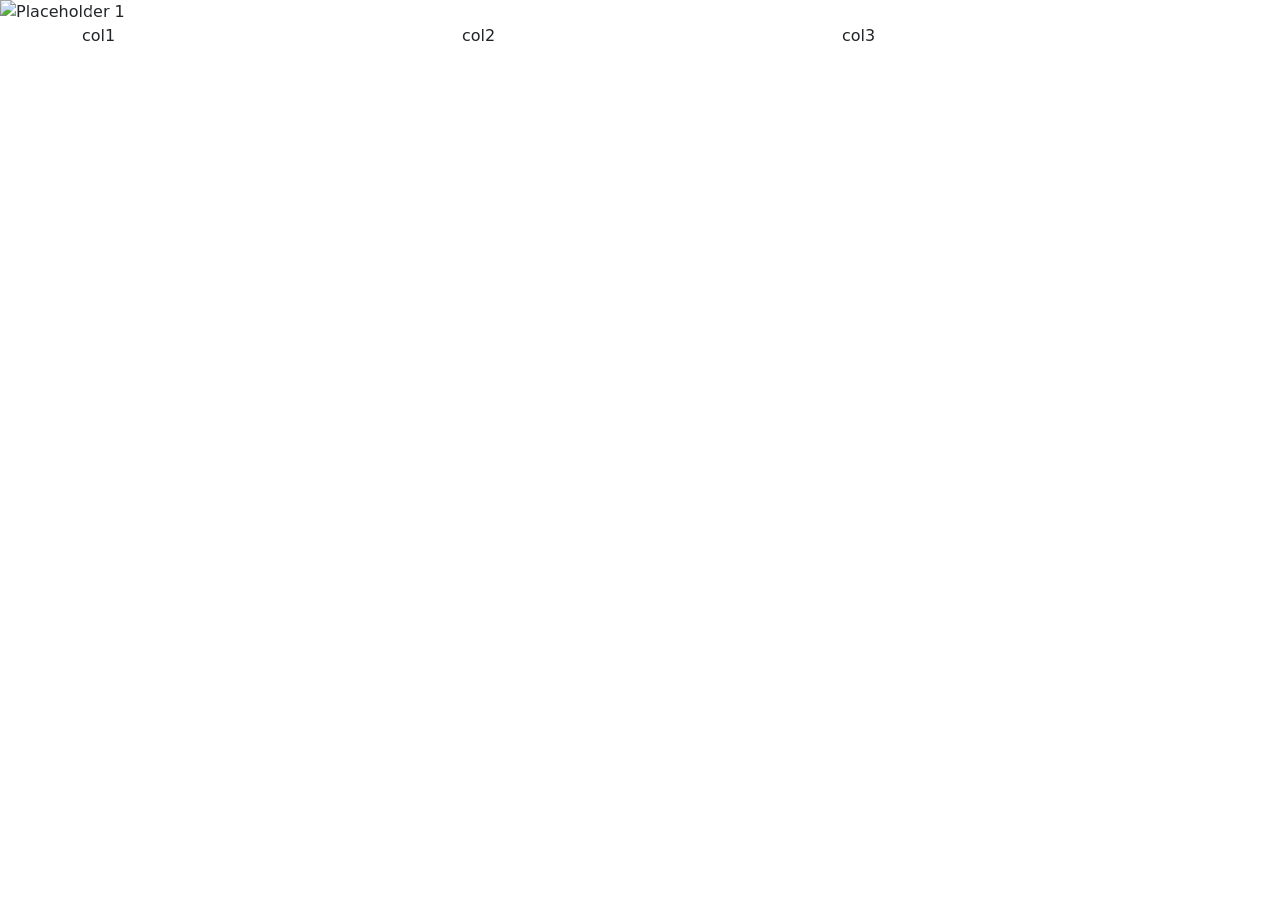
==== final-project/index.html @ 82b4d282 "final-project" ====
<!doctype html>
<html class="no-js" lang="">

<head>
  <meta charset="utf-8">
  <meta name="viewport" content="width=device-width, initial-scale=1">
  <title></title>
  <link rel="stylesheet" href="css/style.css">
  <meta name="description" content="">

  <meta property="og:title" content="">
  <meta property="og:type" content="">
  <meta property="og:url" content="">
  <meta property="og:image" content="">
  <meta property="og:image:alt" content="">

  <link rel="icon" href="/favicon.ico" sizes="any">
  <link rel="icon" href="/icon.svg" type="image/svg+xml">
  <link rel="apple-touch-icon" href="icon.png">
  <link href="https://cdn.jsdelivr.net/npm/bootstrap@5.3.8/dist/css/bootstrap.min.css" rel="stylesheet" integrity="sha384-sRIl4kxILFvY47J16cr9ZwB07vP4J8+LH7qKQnuqkuIAvNWLzeN8tE5YBujZqJLB" crossorigin="anonymous">

  <link rel="manifest" href="site.webmanifest">
  <meta name="theme-color" content="#fafafa">


</head>

<body>

  <div id="carouselExample" class="carousel slide">
    <div class="carousel-inner">
      <div class="carousel-item active">
        <img src="https://via.placeholder.com/1200x400" class="d-block w-100" alt="Placeholder 1">
      </div>
      <div class="carousel-item">
        <img src="https://via.placeholder.com/1200x400" class="d-block w-100" alt="Placeholder 2">
      </div>
      <div class="carousel-item">
        <img src="https://via.placeholder.co/1200x400" class="d-block w-100" alt="Placeholder 3">
      </div>
    </div>
    <button class="carousel-control-prev" type="button" data-bs-target="#carouselExample" data-bs-slide="prev">
      <span class="carousel-control-prev-icon" aria-hidden="true"></span>
      <span class="visually-hidden">Previous</span>
    </button>
    <button class="carousel-control-next" type="button" data-bs-target="#carouselExample" data-bs-slide="next">
      <span class="carousel-control-next-icon" aria-hidden="true"></span>
      <span class="visually-hidden">Next</span>
    </button>
  </div>

 <div class="container">
  <div class="row">
    <div class="col">col1</div>
    <div class="col">col2</div>
    <div class="col">col3</div>
  </div>
 </div>


  <script src="https://cdn.jsdelivr.net/npm/bootstrap@5.3.8/dist/js/bootstrap.bundle.min.js" integrity="sha384-FKyoEForCGlyvwx9Hj09JcYn3nv7wiPVlz7YYwJrWVcXK/BmnVDxM+D2scQbITxI" crossorigin="anonymous"></script>
  <script src="js/app.js"></script>

</body>

</html>
---- final-project/css/style.css ----
/*! HTML5 Boilerplate v9.0.1 | MIT License | https://html5boilerplate.com/ */

/* main.css 3.0.0 | MIT License | https://github.com/h5bp/main.css#readme */
/*
 * What follows is the result of much research on cross-browser styling.
 * Credit left inline and big thanks to Nicolas Gallagher, Jonathan Neal,
 * Kroc Camen, and the H5BP dev community and team.
 */

/* ==========================================================================
   Base styles: opinionated defaults
   ========================================================================== */

html {
  color: #222;
  font-size: 1em;
  line-height: 1.4;
}

/*
 * Remove text-shadow in selection highlight:
 * https://twitter.com/miketaylr/status/12228805301
 *
 * Customize the background color to match your design.
 */

::-moz-selection {
  background: #b3d4fc;
  text-shadow: none;
}

::selection {
  background: #b3d4fc;
  text-shadow: none;
}

/*
 * A better looking default horizontal rule
 */

hr {
  display: block;
  height: 1px;
  border: 0;
  border-top: 1px solid #ccc;
  margin: 1em 0;
  padding: 0;
}

/*
 * Remove the gap between audio, canvas, iframes,
 * images, videos and the bottom of their containers:
 * https://github.com/h5bp/html5-boilerplate/issues/440
 */

audio,
canvas,
iframe,
img,
svg,
video {
  vertical-align: middle;
}

/*
 * Remove default fieldset styles.
 */

fieldset {
  border: 0;
  margin: 0;
  padding: 0;
}

/*
 * Allow only vertical resizing of textareas.
 */

textarea {
  resize: vertical;
}

/* ==========================================================================
   Author's custom styles
   ========================================================================== */

/* ==========================================================================
   Helper classes
   ========================================================================== */

/*
 * Hide visually and from screen readers
 */

.hidden,
[hidden] {
  display: none !important;
}

/*
 * Hide only visually, but have it available for screen readers:
 * https://snook.ca/archives/html_and_css/hiding-content-for-accessibility
 *
 * 1. For long content, line feeds are not interpreted as spaces and small width
 *    causes content to wrap 1 word per line:
 *    https://medium.com/@jessebeach/beware-smushed-off-screen-accessible-text-5952a4c2cbfe
 */

.visually-hidden {
  border: 0;
  clip: rect(0, 0, 0, 0);
  height: 1px;
  margin: -1px;
  overflow: hidden;
  padding: 0;
  position: absolute;
  white-space: nowrap;
  width: 1px;
  /* 1 */
}

/*
 * Extends the .visually-hidden class to allow the element
 * to be focusable when navigated to via the keyboard:
 * https://www.drupal.org/node/897638
 */

.visually-hidden.focusable:active,
.visually-hidden.focusable:focus {
  clip: auto;
  height: auto;
  margin: 0;
  overflow: visible;
  position: static;
  white-space: inherit;
  width: auto;
}

/*
 * Hide visually and from screen readers, but maintain layout
 */

.invisible {
  visibility: hidden;
}

/*
 * Clearfix: contain floats
 *
 * The use of `table` rather than `block` is only necessary if using
 * `::before` to contain the top-margins of child elements.
 */

.clearfix::before,
.clearfix::after {
  content: "";
  display: table;
}

.clearfix::after {
  clear: both;
}

/* ==========================================================================
   EXAMPLE Media Queries for Responsive Design.
   These examples override the primary ('mobile first') styles.
   Modify as content requires.
   ========================================================================== */

@media only screen and (min-width: 35em) {
  /* Style adjustments for viewports that meet the condition */
}

@media print,
  (-webkit-min-device-pixel-ratio: 1.25),
  (min-resolution: 1.25dppx),
  (min-resolution: 120dpi) {
  /* Style adjustments for high resolution devices */
}

/* ==========================================================================
   Print styles.
   Inlined to avoid the additional HTTP request:
   https://www.phpied.com/delay-loading-your-print-css/
   ========================================================================== */

@media print {
  *,
  *::before,
  *::after {
    background: #fff !important;
    color: #000 !important;
    /* Black prints faster */
    box-shadow: none !important;
    text-shadow: none !important;
  }

  a,
  a:visited {
    text-decoration: underline;
  }

  a[href]::after {
    content: " (" attr(href) ")";
  }

  abbr[title]::after {
    content: " (" attr(title) ")";
  }

  /*
   * Don't show links that are fragment identifiers,
   * or use the `javascript:` pseudo protocol
   */
  a[href^="#"]::after,
  a[href^="javascript:"]::after {
    content: "";
  }

  pre {
    white-space: pre-wrap !important;
  }

  pre,
  blockquote {
    border: 1px solid #999;
    page-break-inside: avoid;
  }

  tr,
  img {
    page-break-inside: avoid;
  }

  p,
  h2,
  h3 {
    orphans: 3;
    widows: 3;
  }

  h2,
  h3 {
    page-break-after: avoid;
  }
}
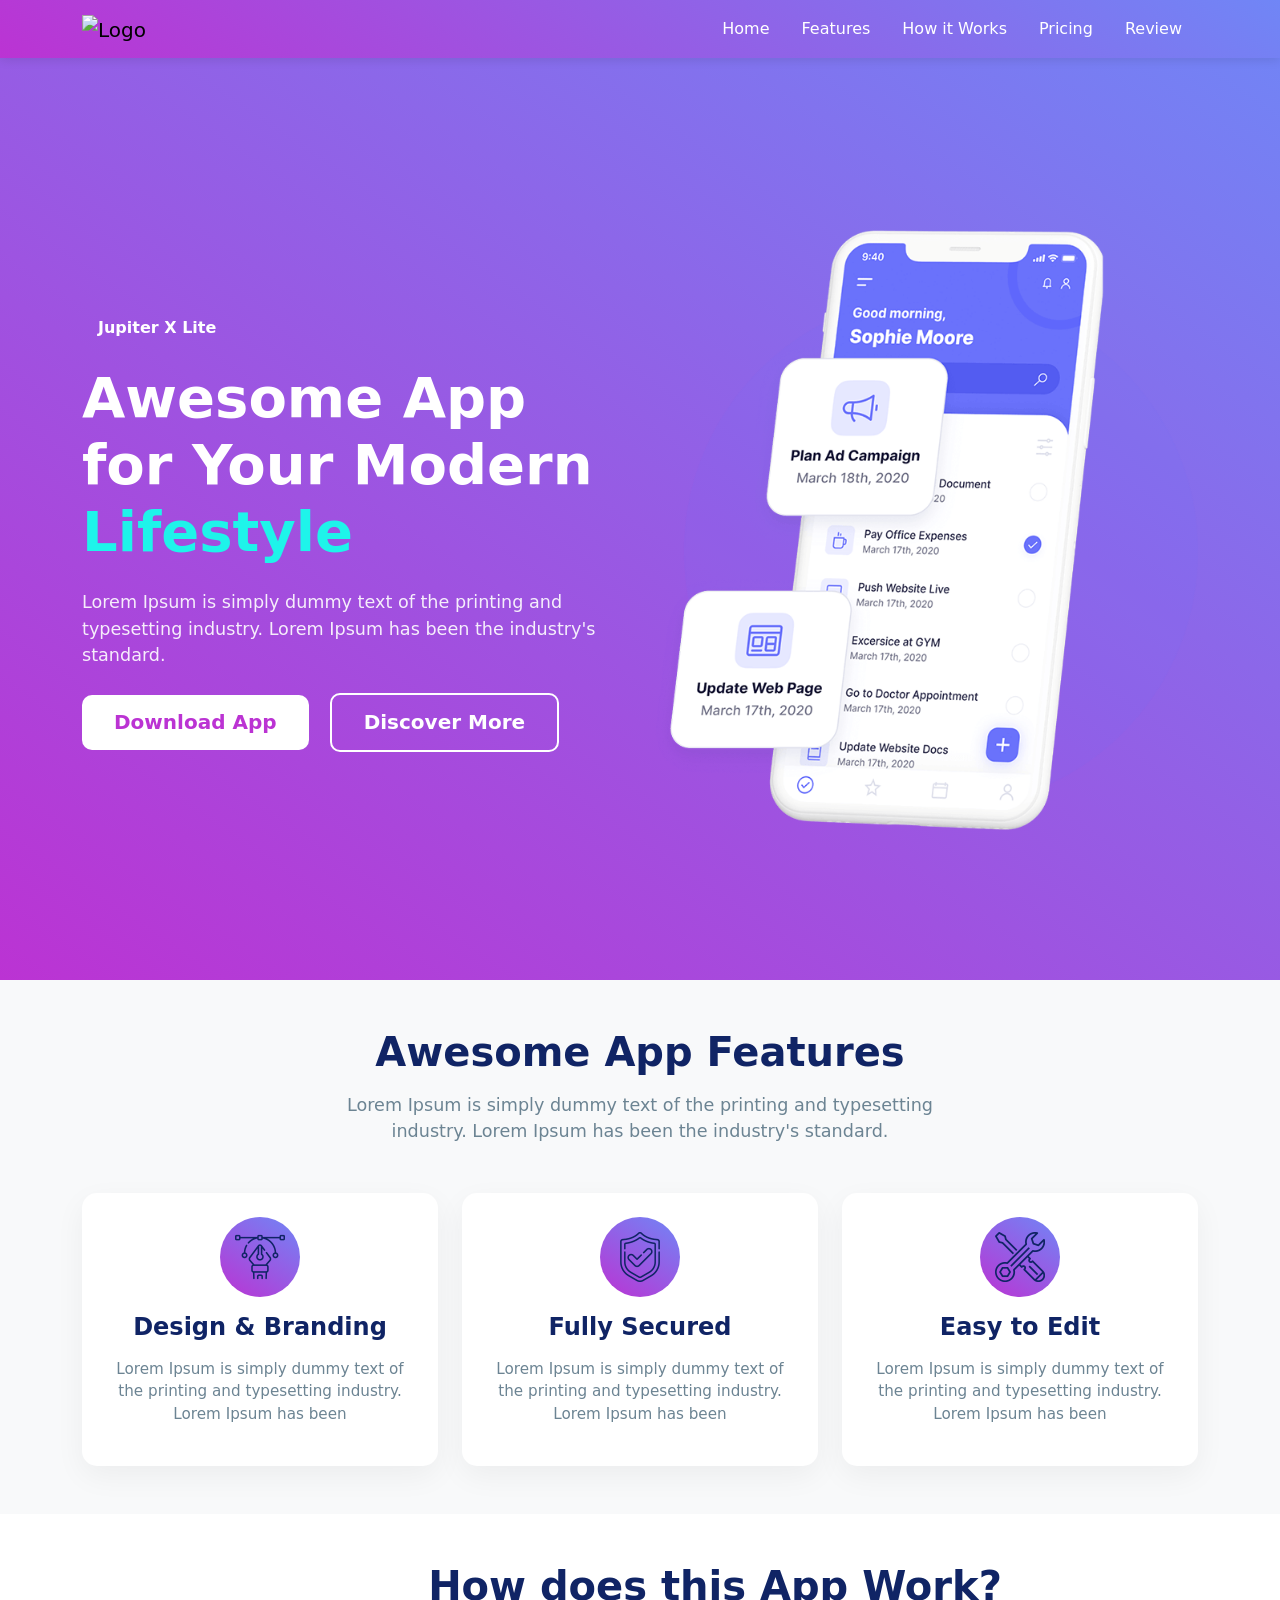
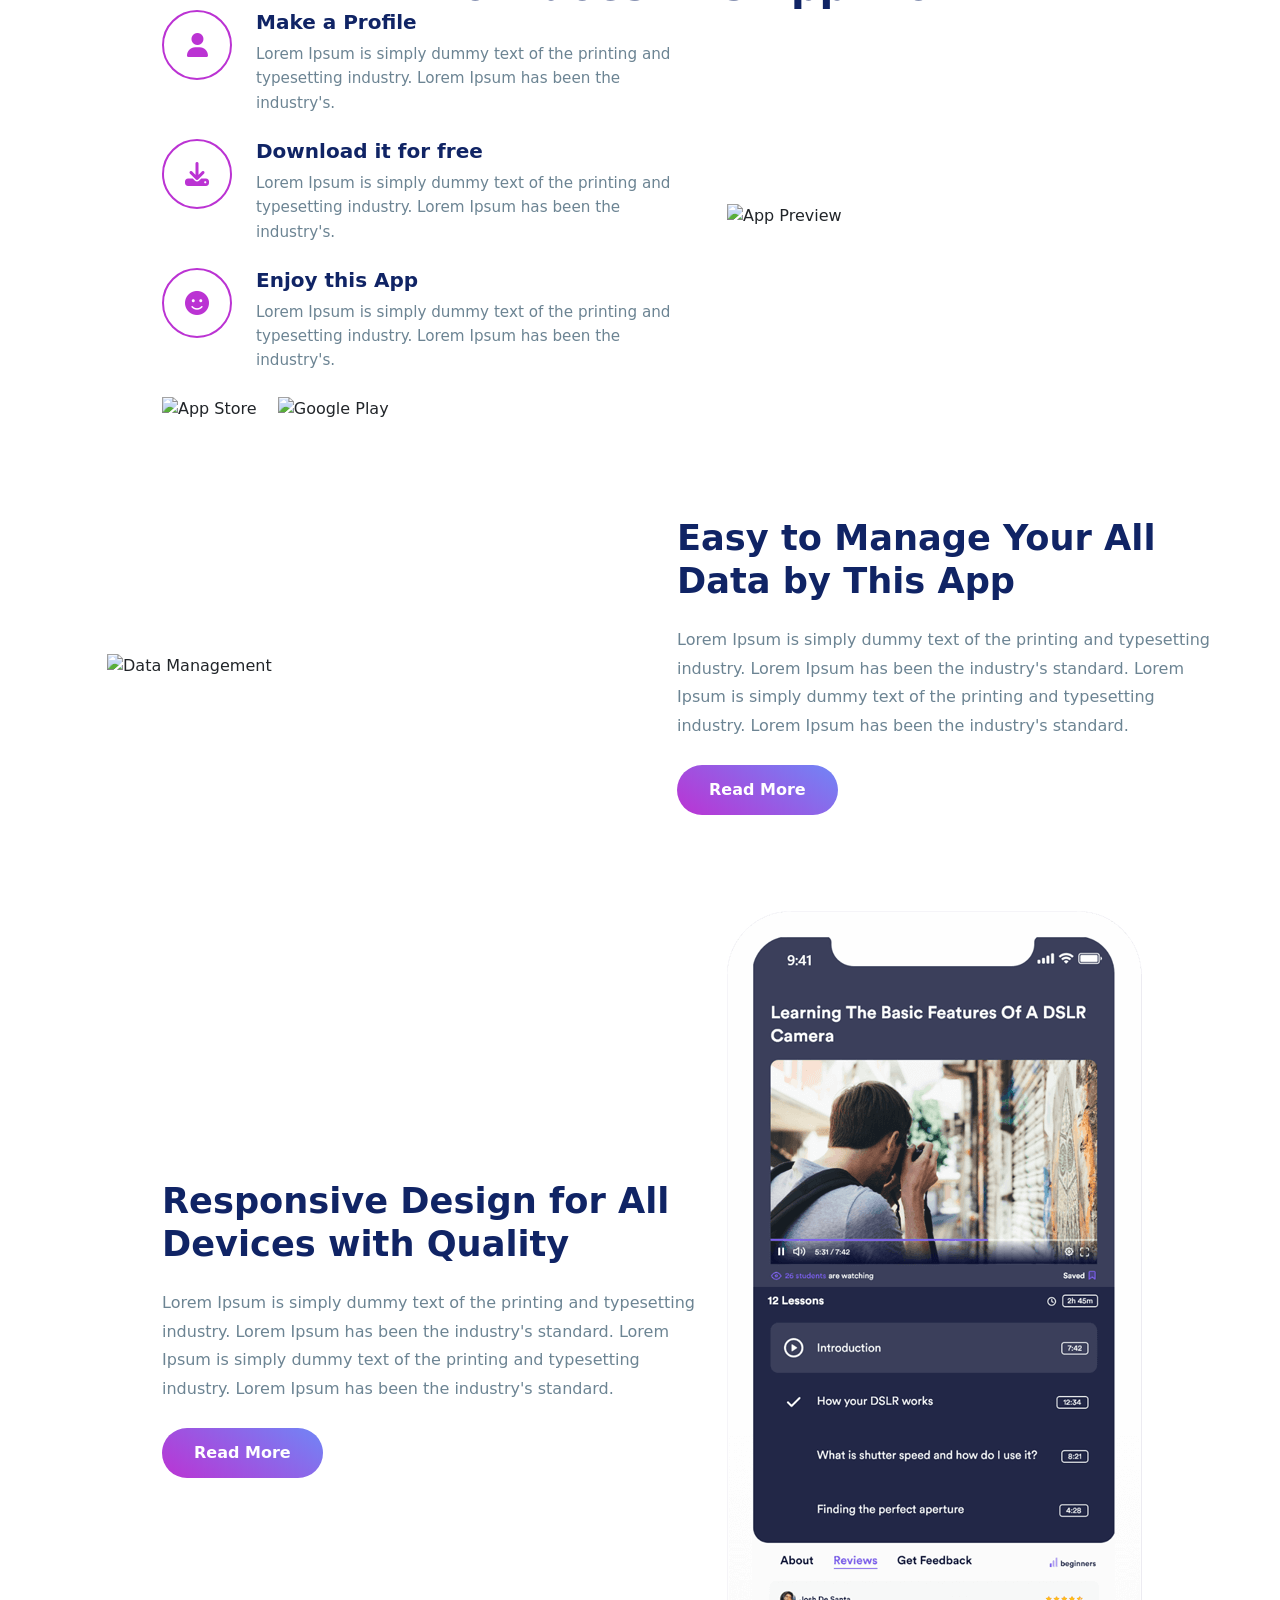
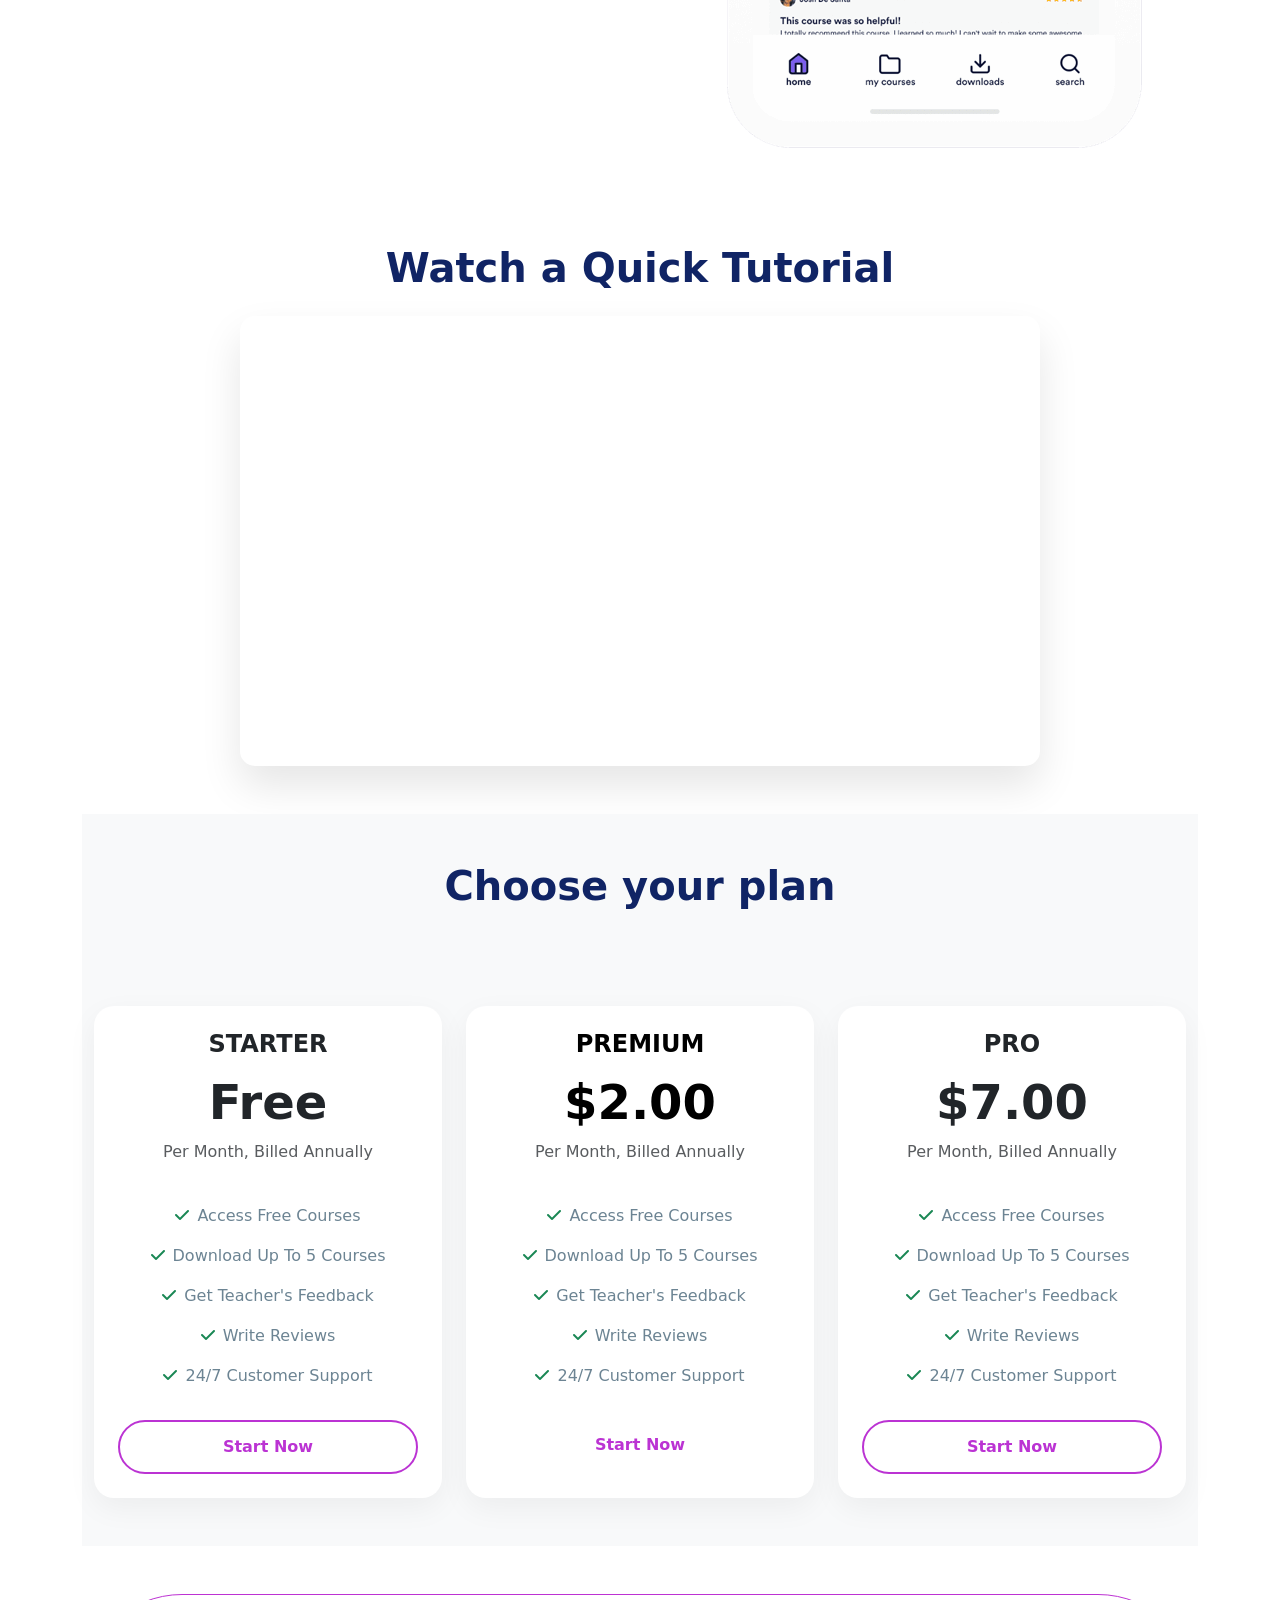
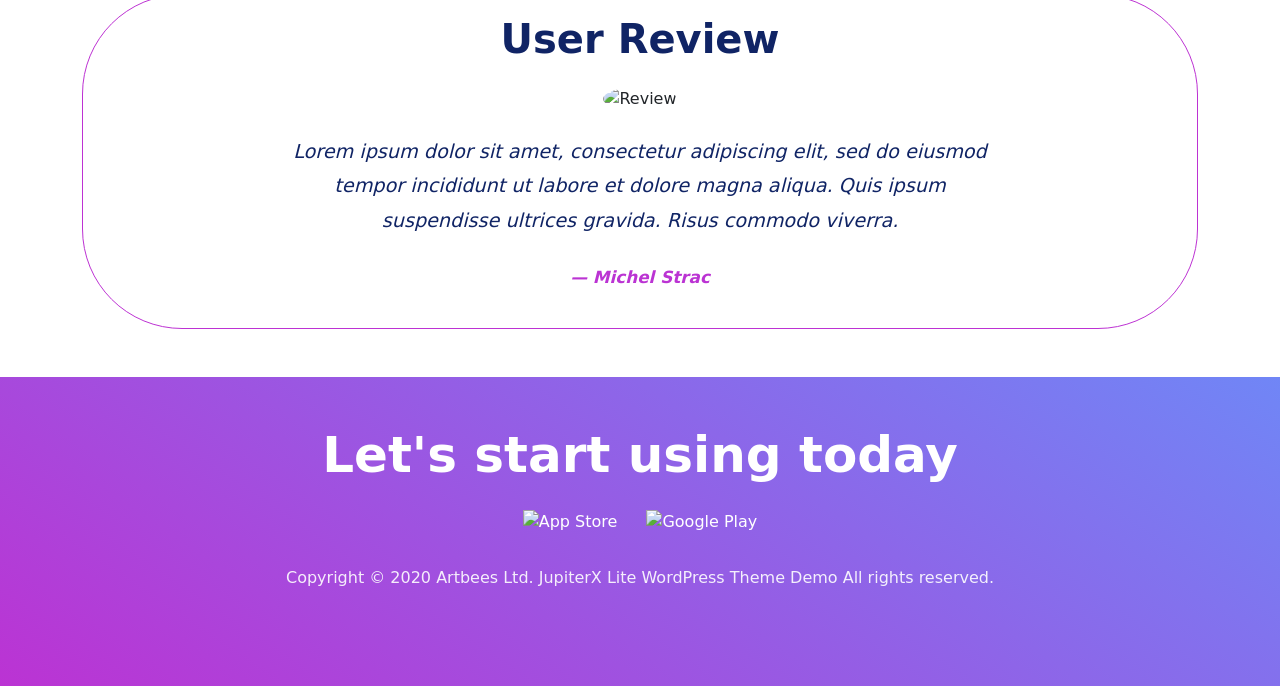
==== commit 334e3736: "final-project Co-authored-by: Copilot <copilot@github.com>" ====
--- a/final-project/index.html
+++ b/final-project/index.html
@@ -1,18 +1,17 @@
 <!doctype html>
-<html class="no-js" lang="">
-
+<html class="no-js" lang="en">
 <head>
   <meta charset="utf-8">
   <meta name="viewport" content="width=device-width, initial-scale=1">
-  <title></title>
+  <title>DMD 3470 Final Project</title>
   <link rel="stylesheet" href="css/style.css">
-  <meta name="description" content="">
-
-  <meta property="og:title" content="">
-  <meta property="og:type" content="">
-  <meta property="og:url" content="">
-  <meta property="og:image" content="">
-  <meta property="og:image:alt" content="">
+  <meta name="description" content="Awesome App for Your Modern Lifestyle">
+
+  <meta property="og:title" content="Jupiter X Lite">
+  <meta property="og:type" content="website">
+  <meta property="og:url" content="https://jupiterx.artbees.net/app-4">
+  <meta property="og:image" content="img/hero-img.png">
+  <meta property="og:image:alt" content="App Preview">
 
   <link rel="icon" href="/favicon.ico" sizes="any">
   <link rel="icon" href="/icon.svg" type="image/svg+xml">
@@ -22,45 +21,301 @@
   <link rel="manifest" href="site.webmanifest">
   <meta name="theme-color" content="#fafafa">
 
-
+  <!-- Fonts -->
+  <link rel="preconnect" href="https://fonts.googleapis.com">
+  <link rel="preconnect" href="https://fonts.gstatic.com" crossorigin>
+  <link href="https://fonts.googleapis.com/css2?family=Poppins:ital,wght@0,100;0,200;0,300;0,400;0,500;0,600;0,700;0,800;0,900;1,100;1,200;1,300;1,400;1,500;1,600;1,700;1,800;1,900&display=swap" rel="stylesheet">
+
+  <!-- Font Awesome -->
+  <link rel="stylesheet" href="https://cdnjs.cloudflare.com/ajax/libs/font-awesome/6.5.1/css/all.min.css">
 </head>
 
 <body>
 
-  <div id="carouselExample" class="carousel slide">
-    <div class="carousel-inner">
-      <div class="carousel-item active">
-        <img src="https://via.placeholder.com/1200x400" class="d-block w-100" alt="Placeholder 1">
-      </div>
-      <div class="carousel-item">
-        <img src="https://via.placeholder.com/1200x400" class="d-block w-100" alt="Placeholder 2">
-      </div>
-      <div class="carousel-item">
-        <img src="https://via.placeholder.co/1200x400" class="d-block w-100" alt="Placeholder 3">
-      </div>
-    </div>
-    <button class="carousel-control-prev" type="button" data-bs-target="#carouselExample" data-bs-slide="prev">
-      <span class="carousel-control-prev-icon" aria-hidden="true"></span>
-      <span class="visually-hidden">Previous</span>
-    </button>
-    <button class="carousel-control-next" type="button" data-bs-target="#carouselExample" data-bs-slide="next">
-      <span class="carousel-control-next-icon" aria-hidden="true"></span>
-      <span class="visually-hidden">Next</span>
-    </button>
+  <!-- Navigation -->
+   <div id="top">
+  <nav class="navbar navbar-expand-lg navbar-light bg-white fixed-top">
+    <div class="container">
+      <a class="navbar-brand" href="#">
+        <img src="https://devasw7xy5fu5.cloudfront.net/app-4/wp-content/uploads/sites/491/2020/12/logo.png" alt="Logo" height="40">
+      </a>
+      <button class="navbar-toggler" type="button" data-bs-toggle="collapse" data-bs-target="#navbarNav">
+        <span class="navbar-toggler-icon"></span>
+      </button>
+      <div class="collapse navbar-collapse" id="navbarNav">
+        <ul class="navbar-nav ms-auto">
+          <li class="nav-item"><a class="nav-link" href="#">Home</a></li>
+          <li class="nav-item"><a class="nav-link" href="#features">Features</a></li>
+          <li class="nav-item"><a class="nav-link" href="#how-it-works">How it Works</a></li>
+          <li class="nav-item"><a class="nav-link" href="#pricing">Pricing</a></li>
+          <li class="nav-item"><a class="nav-link" href="#review">Review</a></li>
+        </ul>
+      </div>
+    </div>
+  </nav>
+
+  <!-- Hero Section -->
+  <section id="hero" class="hero-section">
+    <div class="container">
+      <div class="row align-items-center min-vh-100">
+        <div class="col-lg-6 hero-content">
+          <span class="brand-tag">Jupiter X Lite</span>
+          <h1 class="display-3 fw-bold">Awesome App for Your Modern 
+            <span id="lifestyle">Lifestyle</span>
+          </h1>
+          <p class="lead mb-4">Lorem Ipsum is simply dummy text of the printing and typesetting industry. Lorem Ipsum has been the industry's standard.</p>
+          <div class="hero-buttons">
+            <a href="#" class="btn btn-primary btn-lg me-3">Download App</a>
+            <a href="#features" class="btn btn-outline-primary btn-lg">Discover More</a>
+          </div>
+        </div>
+        <div class="col-lg-6 text-center">
+          <img src="img/hero-img.png" alt="App Preview" class="img-fluid hero-image">
+        </div>
+      </div>
+    </div>
+  </section>
   </div>
 
- <div class="container">
-  <div class="row">
-    <div class="col">col1</div>
-    <div class="col">col2</div>
-    <div class="col">col3</div>
+  <!-- Features Section -->
+  <section id="features" class="features-section py-5">
+    <div class="container">
+      <div class="row text-center mb-5">
+        <div class="col-lg-8 mx-auto">
+          <h2 class="display-4 fw-bold">Awesome App Features</h2>
+          <p class="lead">Lorem Ipsum is simply dummy text of the printing and typesetting industry. Lorem Ipsum has been the industry's standard.</p>
+        </div>
+      </div>
+      <div class="row g-4">
+        <div class="col-md-4">
+          <div class="feature-card text-center p-4">
+            <div class="feature-icon mb-3">
+              <img src="img/features-icon-1.png" alt="Design & Branding" width="50" height="46">
+            </div>
+            <h4>Design & Branding</h4>
+            <p>Lorem Ipsum is simply dummy text of the printing and typesetting industry. Lorem Ipsum has been</p>
+          </div>
+        </div>
+        <div class="col-md-4">
+          <div class="feature-card text-center p-4">
+            <div class="feature-icon mb-3">
+              <img src="img/features-icon-2.png" alt="Fully Secured" width="40" height="50">
+            </div>
+            <h4>Fully Secured</h4>
+            <p>Lorem Ipsum is simply dummy text of the printing and typesetting industry. Lorem Ipsum has been</p>
+          </div>
+        </div>
+        <div class="col-md-4">
+          <div class="feature-card text-center p-4">
+            <div class="feature-icon mb-3">
+              <img src="img/features-icon-3.png" alt="Easy to Edit" width="50" height="50">
+            </div>
+            <h4>Easy to Edit</h4>
+            <p>Lorem Ipsum is simply dummy text of the printing and typesetting industry. Lorem Ipsum has been</p>
+          </div>
+        </div>
+      </div>
+    </div>
+  </section>
+
+  <!-- How It Works Section -->
+  <section id="how-it-works" class="how-it-works-section py-5">
+    <div class="container">
+      <div class="row">
+        <div class="col-lg-12 text-center mb-5">
+          <h2 class="display-4 fw-bold" id="how">How does this App Work?</h2>
+        </div>
+      </div>
+      <div class="row align-items-center">
+        <div class="col-lg-6">
+          <div class="icon-box-wrapper">
+            <div class="icon-box-item d-flex mb-4">
+              <div class="icon-box-icon">
+                <span class="icon-circle"><i class="fas fa-user"></i></span>
+              </div>
+              <div class="icon-box-content">
+                <h3 class="icon-box-title">Make a Profile</h3>
+                <p class="icon-box-description">Lorem Ipsum is simply dummy text of the printing and typesetting industry. Lorem Ipsum has been the industry's.</p>
+              </div>
+            </div>
+            <div class="icon-box-item d-flex mb-4">
+              <div class="icon-box-icon">
+                <span class="icon-circle"><i class="fas fa-download"></i></span>
+              </div>
+              <div class="icon-box-content">
+                <h3 class="icon-box-title">Download it for free</h3>
+                <p class="icon-box-description">Lorem Ipsum is simply dummy text of the printing and typesetting industry. Lorem Ipsum has been the industry's.</p>
+              </div>
+            </div>
+            <div class="icon-box-item d-flex mb-4">
+              <div class="icon-box-icon">
+                <span class="icon-circle"><i class="fas fa-smile"></i></span>
+              </div>
+              <div class="icon-box-content">
+                <h3 class="icon-box-title">Enjoy this App</h3>
+                <p class="icon-box-description">Lorem Ipsum is simply dummy text of the printing and typesetting industry. Lorem Ipsum has been the industry's.</p>
+              </div>
+            </div>
+          </div>
+          <div class="store-buttons mt-4">
+            <img src="https://devasw7xy5fu5.cloudfront.net/app-4/wp-content/uploads/sites/491/2020/12/app-store-img.png" alt="App Store" class="me-3" style="height: 50px;">
+            <img src="https://devasw7xy5fu5.cloudfront.net/app-4/wp-content/uploads/sites/491/2020/12/google-play-img.png" alt="Google Play" style="height: 50px;">
+          </div>
+        </div>
+        <div class="col-lg-6">
+          <img src="https://devasw7xy5fu5.cloudfront.net/app-4/wp-content/uploads/sites/491/2020/12/easy-to-manage-img-2.png" alt="App Preview" class="img-fluid">
+        </div>
+      </div>
+    </div>
+  </section>
+
+  <!-- Data Management Section -->
+  <section class="data-section py-5">
+    <div class="container">
+      <div class="row align-items-center">
+        <div class="col-lg-6">
+          <img src="https://devasw7xy5fu5.cloudfront.net/app-4/wp-content/uploads/sites/491/2020/12/easy-to-manage-img-2.png" alt="Data Management" class="img-fluid">
+        </div>
+        <div class="col-lg-6">
+          <h2 class="display-4 fw-bold mb-4">Easy to Manage Your All Data by This App</h2>
+          <p class="lead mb-4">Lorem Ipsum is simply dummy text of the printing and typesetting industry. Lorem Ipsum has been the industry's standard. Lorem Ipsum is simply dummy text of the printing and typesetting industry. Lorem Ipsum has been the industry's standard.</p>
+          <a href="#" class="btn btn-primary">Read More</a>
+        </div>
+      </div>
+    </div>
+  </section>
+
+  <!-- Responsive Design Section -->
+   <section class="data-section py-5" id="responsive-section">
+    <div class="container">
+      <div class="row align-items-center">
+        
+        <div class="col-lg-6">
+          <h2 class="display-4 fw-bold mb-4">Responsive Design for All Devices with Quality</h2>
+          <p class="lead mb-4">Lorem Ipsum is simply dummy text of the printing and typesetting industry. Lorem Ipsum has been the industry's standard. Lorem Ipsum is simply dummy text of the printing and typesetting industry. Lorem Ipsum has been the industry's standard.</p>
+          <a href="#" class="btn btn-primary">Read More</a>
+        </div>
+        <div class="col-lg-6">
+          <img src="img/responsive-design-img-2.png" class="img-fluid">
+        </div>
+      </div>
+    </div>
+  </section>
+
+  <!-- Video Tutorial Section --></div></div>
+						<div class="elementor-container elementor-column-gap-default">
+					<div class="elementor-column elementor-col-50 elementor-top-column elementor-element elementor-element-7540e81" data-id="7540e81" data-element_type="column" data-e-type="column">
+			<div class="elementor-widget-wrap elementor-element-populated">
+						<div class="elementor-element elementor-element-b5a23fc elementor-widget elementor-widget-heading is-mac" data-id="b5a23fc" data-element_type="widget" data-e-type="widget" data-widget_type="heading.default">
+				<div class="container">
+					
+
+  <!-- Video Tutorial Section -->
+  <section class="video-section py-5">
+    <div class="container text-center">
+      <h2 class="display-4 fw-bold mb-4">Watch a Quick Tutorial</h2>
+      <div class="video-wrapper mx-auto" style="max-width: 800px;">
+        <div class="ratio ratio-16x9">
+          <iframe src="https://www.youtube.com/embed/itYW-9td0RQ" title="YouTube video" allowfullscreen></iframe>
+        </div>
+      </div>
+    </div>
+  </section>
+
+  <!-- Pricing Section -->
+  <section id="pricing" class="pricing-section py-5">
+    <div class="container">
+      <div class="row text-center mb-5">
+        <div class="col-lg-8 mx-auto">
+          <h2 class="display-4 fw-bold">Choose your plan</h2>
+        </div>
+      </div>
+      <div class="row g-4">
+        <!-- Starter Plan -->
+        <div class="col-md-4">
+          <div class="pricing-card text-center p-4">
+            <h3>STARTER</h3>
+            <div class="price display-4 fw-bold">Free</div>
+            <p class="text-muted">Per Month, Billed Annually</p>
+            <ul class="list-unstyled mb-4">
+              <li><i class="fas fa-check text-success me-2"></i>Access Free Courses</li>
+              <li><i class="fas fa-check text-success me-2"></i>Download Up To 5 Courses</li>
+              <li><i class="fas fa-check text-success me-2"></i>Get Teacher's Feedback</li>
+              <li><i class="fas fa-check text-success me-2"></i>Write Reviews</li>
+              <li><i class="fas fa-check text-success me-2"></i>24/7 Customer Support</li>
+            </ul>
+            <a href="#" class="btn btn-outline-primary">Start Now</a>
+          </div>
+        </div>
+        <!-- Premium Plan -->
+        <div class="col-md-4">
+          <div class="pricing-card text-center p-4 featured" id="premium">
+            <h3>PREMIUM</h3>
+            <div class="price display-4 fw-bold">$2.00</div>
+            <p class="text-muted">Per Month, Billed Annually</p>
+            <ul class="list-unstyled mb-4">
+              <li><i class="fas fa-check text-success me-2"></i>Access Free Courses</li>
+              <li><i class="fas fa-check text-success me-2"></i>Download Up To 5 Courses</li>
+              <li><i class="fas fa-check text-success me-2"></i>Get Teacher's Feedback</li>
+              <li><i class="fas fa-check text-success me-2"></i>Write Reviews</li>
+              <li><i class="fas fa-check text-success me-2"></i>24/7 Customer Support</li>
+            </ul>
+            <a href="#" class="btn btn-primary">Start Now</a>
+          </div>
+        </div>
+        <!-- Pro Plan -->
+        <div class="col-md-4">
+          <div class="pricing-card text-center p-4">
+            <h3>PRO</h3>
+            <div class="price display-4 fw-bold">$7.00</div>
+            <p class="text-muted">Per Month, Billed Annually</p>
+            <ul class="list-unstyled mb-4">
+              <li><i class="fas fa-check text-success me-2"></i>Access Free Courses</li>
+              <li><i class="fas fa-check text-success me-2"></i>Download Up To 5 Courses</li>
+              <li><i class="fas fa-check text-success me-2"></i>Get Teacher's Feedback</li>
+              <li><i class="fas fa-check text-success me-2"></i>Write Reviews</li>
+              <li><i class="fas fa-check text-success me-2"></i>24/7 Customer Support</li>
+            </ul>
+            <a href="#" class="btn btn-outline-primary">Start Now</a>
+          </div>
+        </div>
+      </div>
+    </div>
+  </section>
+
+  <!-- Review Section -->
+  <section id="review" class="review-section py-5">
+    <div class="container-review">
+      <div class="row justify-content-center">
+        <div class="col-lg-8 text-center">
+          <h2 class="display-4 fw-bold mb-4">User Review</h2>
+          <img src="https://devasw7xy5fu5.cloudfront.net/app-4/wp-content/uploads/sites/491/2020/12/review-img.png" alt="Review" class="rounded-circle mb-4" width="94" height="94">
+          <blockquote class="blockquote">
+            <p class="mb-4">Lorem ipsum dolor sit amet, consectetur adipiscing elit, sed do eiusmod tempor incididunt ut labore et dolore magna aliqua. Quis ipsum suspendisse ultrices gravida. Risus commodo viverra.</p>
+            <footer class="blockquote-footer">Michel Strac</footer>
+          </blockquote>
+        </div>
+      </div>
+    </div>
+  </section>
+
+  <!-- Footer -->
+   <div id="the-footer">
+  <footer class="footer-section py-5">
+    <div class="container text-center">
+      <h2 class="display-4 fw-bold mb-4">Let's start using today</h2>
+      <div class="store-buttons mb-4">
+        <img src="https://devasw7xy5fu5.cloudfront.net/app-4/wp-content/uploads/sites/491/2020/12/app-store-img-footer.png" alt="App Store" class="me-3" style="height: 50px;">
+        <img src="https://devasw7xy5fu5.cloudfront.net/app-4/wp-content/uploads/sites/491/2020/12/google-play-img-footer.png" alt="Google Play" style="height: 50px;">
+      </div>
+      <p class="copyright" id="copyright">Copyright © 2020 Artbees Ltd. JupiterX Lite WordPress Theme Demo All rights reserved.</p>
+    </div>
+  </footer>
   </div>
- </div>
-
 
   <script src="https://cdn.jsdelivr.net/npm/bootstrap@5.3.8/dist/js/bootstrap.bundle.min.js" integrity="sha384-FKyoEForCGlyvwx9Hj09JcYn3nv7wiPVlz7YYwJrWVcXK/BmnVDxM+D2scQbITxI" crossorigin="anonymous"></script>
   <script src="js/app.js"></script>
-
 </body>
-
 </html>
+
+ 
--- a/final-project/css/style.css
+++ b/final-project/css/style.css
@@ -1,247 +1,616 @@
-/*! HTML5 Boilerplate v9.0.1 | MIT License | https://html5boilerplate.com/ */
-
-/* main.css 3.0.0 | MIT License | https://github.com/h5bp/main.css#readme */
-/*
- * What follows is the result of much research on cross-browser styling.
- * Credit left inline and big thanks to Nicolas Gallagher, Jonathan Neal,
- * Kroc Camen, and the H5BP dev community and team.
- */
-
 /* ==========================================================================
    Base styles: opinionated defaults
    ========================================================================== */
+
+* {
+  margin: 0;
+  padding: 0;
+  box-sizing: border-box;
+}
 
 html {
   color: #222;
-  font-size: 1em;
+  font-size: 16px;
   line-height: 1.4;
-}
-
-/*
- * Remove text-shadow in selection highlight:
- * https://twitter.com/miketaylr/status/12228805301
- *
- * Customize the background color to match your design.
- */
-
-::-moz-selection {
-  background: #b3d4fc;
-  text-shadow: none;
-}
-
-::selection {
-  background: #b3d4fc;
-  text-shadow: none;
-}
-
-/*
- * A better looking default horizontal rule
- */
-
-hr {
-  display: block;
-  height: 1px;
-  border: 0;
-  border-top: 1px solid #ccc;
-  margin: 1em 0;
+  scroll-behavior: smooth;
+}
+
+body {
+  font-family: 'Poppins', sans-serif;
+  font-weight: 400;
+  overflow-x: hidden;
+}
+
+/* ==========================================================================
+   Color Variables
+   ========================================================================== */
+
+:root {
+  --primary-color: #BB33D3;
+  --secondary-color: #7086F6;
+  --gradient-start: #BB33D3;
+  --gradient-end: #7086F6;
+  --text-dark: #102465;
+  --text-light: #6C8493;
+  --white: #ffffff;
+  --bg-light: #f8f9fa;
+}
+
+/* ==========================================================================
+   Navigation
+   ========================================================================== */
+
+.navbar {
+  padding: 1rem 0;
+  box-shadow: 0 2px 10px rgba(0, 0, 0, 0.1);
+  background: linear-gradient(34deg, var(--gradient-start) 0%, var(--gradient-end) 100%) !important;
+}
+
+.navbar-brand img {
+  height: 40px;
+}
+
+.navbar-toggler {
+  filter: invert(1);
+}
+
+.navbar-nav .nav-link {
+  color: var(--white) !important;
+  font-weight: 500;
+  padding: 0.5rem 1rem !important;
+  transition: color 0.3s ease;
+}
+
+.navbar-nav .nav-link:hover,
+.navbar-nav .nav-link.active {
+  color: var(--primary-color) !important;
+}
+
+/* ==========================================================================
+   Hero Section
+   ========================================================================== */
+
+.hero-section {
+  background: linear-gradient(34deg, var(--gradient-start) 0%, var(--gradient-end) 100%);
+  min-height: 100vh;
+  padding-top: 80px;
+  display: flex;
+  align-items: center;
+}
+
+.hero-content {
+  color: var(--white);
+}
+
+.brand-tag {
+  display: inline-block;
+  padding: 0.5rem 1rem;
+  border-radius: 20px;
+  font-size: 16px;
+  font-weight: 600;
+  margin-bottom: 1rem;
+}
+
+.hero-content h1 {
+  font-size: 3.5rem;
+  font-weight: 700;
+  line-height: 1.2;
+  margin-bottom: 1.5rem;
+}
+
+.hero-content p {
+  font-size: 1.1rem;
+  opacity: 0.9;
+  margin-bottom: 2rem;
+}
+
+.hero-buttons .btn {
+  padding: 0.8rem 2rem;
+  border-radius: 10px;
+  font-weight: 600;
+  transition: all 0.3s ease;
+}
+
+.hero-buttons .btn-primary {
+  background: var(--white);
+  color: var(--primary-color);
+  border: none;
+}
+
+.hero-buttons .btn-primary:hover {
+  background: var(--text-dark);
+  color: var(--white);
+  transform: translateY(-2px);
+}
+
+.hero-buttons .btn-outline-primary {
+  background: transparent;
+  border: 2px solid var(--white);
+  color: var(--white);
+}
+
+.hero-buttons .btn-outline-primary:hover {
+  background: var(--white);
+  color: var(--primary-color);
+}
+
+.hero-image {
+  max-width: 100%;
+  height: auto;
+  animation: float 6s ease-in-out infinite;
+}
+
+@keyframes float {
+  0%, 100% { transform: translateY(0); }
+  50% { transform: translateY(-20px); }
+}
+
+#lifestyle{
+  color: #1ef4ea;
+}
+
+/* ==========================================================================
+   Features Section
+   ========================================================================== */
+
+.features-section {
+  background: var(--bg-light);
+  padding: 5rem 0;
+}
+
+.features-section h2 {
+  color: var(--text-dark);
+  font-size: 2.5rem;
+  font-weight: 700;
+  margin-bottom: 1rem;
+}
+
+.features-section > .container > .row:first-child p {
+  color: var(--text-light);
+  font-size: 1.1rem;
+  max-width: 600px;
+  margin: 0 auto;
+}
+
+.feature-card {
+  background: var(--white);
+  border-radius: 15px;
+  padding: 2rem;
+  box-shadow: 0 10px 30px rgba(0, 0, 0, 0.05);
+  transition: all 0.3s ease;
+  height: 100%;
+}
+
+.feature-card:hover {
+  transform: translateY(-10px);
+  box-shadow: 0 20px 40px rgba(0, 0, 0, 0.1);
+}
+
+.feature-icon {
+  width: 80px;
+  height: 80px;
+  background: linear-gradient(34deg, var(--gradient-start) 0%, var(--gradient-end) 100%);
+  border-radius: 50%;
+  display: flex;
+  align-items: center;
+  justify-content: center;
+  margin: 0 auto 1.5rem;
+}
+
+.feature-card h4 {
+  color: var(--text-dark);
+  font-weight: 600;
+  margin-bottom: 1rem;
+}
+
+.feature-card p {
+  color: var(--text-light);
+  font-size: 0.95rem;
+}
+
+/* ==========================================================================
+   How It Works Section
+   ========================================================================== */
+
+.how-it-works-section {
+  padding: 5rem 0;
+  background: var(--white);
+  margin-left: 150px;
+}
+
+.how-it-works-section h2 {
+  color: var(--text-dark);
+  font-size: 2.5rem;
+  font-weight: 700;
+  margin-bottom: 3rem;
+  text-align: center;
+  margin: auto;
+}
+
+#how {
+  margin-bottom: -80px;
+}
+
+.icon-box-wrapper {
+  padding-right: 2rem;
+}
+
+.icon-box-item {
+  display: flex;
+  align-items: flex-start;
+  margin-bottom: 2rem;
+}
+
+.icon-box-icon {
+  flex-shrink: 0;
+  margin-right: 1.5rem;
+}
+
+.icon-circle {
+  width: 70px;
+  height: 70px;
+  border: 2px solid var(--primary-color);
+  border-radius: 50%;
+  display: flex;
+  align-items: center;
+  justify-content: center;
+  transition: all 0.3s ease;
+}
+
+.icon-circle i {
+  font-size: 1.5rem;
+  color: var(--primary-color);
+}
+
+.icon-box-item:hover .icon-circle {
+  background: linear-gradient(34deg, var(--gradient-start) 0%, var(--gradient-end) 100%);
+  border-color: transparent;
+}
+
+.icon-box-item:hover .icon-circle i {
+  color: var(--white);
+}
+
+.icon-box-content {
+  flex: 1;
+}
+
+.icon-box-title {
+  color: var(--text-dark);
+  font-weight: 600;
+  font-size: 1.25rem;
+  margin-bottom: 0.5rem;
+}
+
+.icon-box-description {
+  color: var(--text-light);
+  font-size: 0.95rem;
+  line-height: 1.6;
+  margin: 0;
+}
+
+/* ==========================================================================
+   Data & Responsive Sections
+   ========================================================================== */
+
+.data-section,
+.responsive-section {
+  padding: 5rem 0;
+  display: flex;
+  flex-direction: column;
+  align-items: center;
+  margin-left: 50px;
+}
+
+#responsive-section{
+  margin-left: 150px;
+}
+
+.data-section h2,
+.responsive-section h2 {
+  color: var(--text-dark);
+  font-size: 2.2rem;
+  font-weight: 700;
+  margin-bottom: 1.5rem;
+}
+
+.data-section p,
+.responsive-section p {
+  color: var(--text-light);
+  font-size: 1rem;
+  line-height: 1.8;
+  margin-bottom: 2rem;
+}
+
+.data-section .btn,
+.responsive-section .btn {
+  background: linear-gradient(34deg, var(--gradient-start) 0%, var(--gradient-end) 100%);
+  color: var(--white);
+  padding: 0.8rem 2rem;
+  border-radius: 30px;
+  border: none;
+  font-weight: 600;
+  transition: all 0.3s ease;
+}
+
+.data-section .btn:hover,
+.responsive-section .btn:hover {
+  transform: translateY(-2px);
+  box-shadow: 0 10px 20px rgba(187, 51, 211, 0.3);
+}
+
+/* ==========================================================================
+   Video Section
+   ========================================================================== */
+
+.video-section {
+  padding: 5rem 0;
+  background: var(--white);
+}
+
+.video-section h2 {
+  color: var(--text-dark);
+  font-size: 2.5rem;
+  font-weight: 700;
+  margin-bottom: 3rem;
+}
+
+.video-wrapper {
+  border-radius: 15px;
+  overflow: hidden;
+  box-shadow: 0 20px 40px rgba(0, 0, 0, 0.1);
+}
+
+/* ==========================================================================
+   Pricing Section
+   ========================================================================== */
+
+.pricing-section {
+  padding: 5rem 0;
+  background: var(--bg-light);
+}
+
+.pricing-section h2 {
+  color: var(--text-dark);
+  font-size: 2.5rem;
+  font-weight: 700;
+  margin-bottom: 3rem;
+}
+
+.pricing-card {
+  background: var(--white);
+  border-radius: 20px;
+  padding: 2.5rem;
+  box-shadow: 0 10px 30px rgba(0, 0, 0, 0.05);
+  transition: all 0.3s ease;
+  height: 100%;
+}
+
+.pricing-card:hover {
+  transform: translateY(-10px);
+  box-shadow: 0 20px 40px rgba(0, 0, 0, 0.1);
+}
+
+.pricing-card.featured {
+  background: linear-gradient(34deg, var(--gradient-start) 0%, var(--gradient-end) 100%);
+  color: var(--white);
+}
+
+.pricing-card h3 {
+  font-size: 1.5rem;
+  font-weight: 700;
+  margin-bottom: 1rem;
+}
+
+.pricing-card .price {
+  font-size: 3rem;
+  font-weight: 700;
+  margin-bottom: 0.5rem;
+}
+
+
+.pricing-card ul {
+  margin: 2rem 0;
   padding: 0;
-}
-
-/*
- * Remove the gap between audio, canvas, iframes,
- * images, videos and the bottom of their containers:
- * https://github.com/h5bp/html5-boilerplate/issues/440
- */
-
-audio,
-canvas,
-iframe,
-img,
-svg,
-video {
-  vertical-align: middle;
-}
-
-/*
- * Remove default fieldset styles.
- */
-
-fieldset {
-  border: 0;
+  list-style: none;
+}
+
+.pricing-card li {
+  padding: 0.5rem 0;
+  color: var(--text-light);
+}
+
+
+.pricing-card .btn {
+  padding: 0.8rem 2rem;
+  border-radius: 30px;
+  font-weight: 600;
+  width: 100%;
+}
+
+.pricing-card:not(.featured) .btn {
+  background: transparent;
+  border: 2px solid var(--primary-color);
+  color: var(--primary-color);
+}
+
+.pricing-card:not(.featured) .btn:hover {
+  background: var(--primary-color);
+  color: var(--white);
+}
+
+.pricing-card.featured .btn {
+  background: var(--white);
+  color: var(--primary-color);
+  border: none;
+}
+
+.pricing-card.featured .btn:hover {
+  background: var(--text-dark);
+  color: var(--white);
+}
+
+#premium{
+  background: white;
+}
+#premium h3 {
+  color: black;
+}
+#premium .price {
+  color: black;
+}
+/* ==================
+========================================================
+   Review Section
+   ========================================================================== */
+
+.review-section {
+  padding: 5rem 0;
+  background: var(--white);
+}
+
+.review-section h2 {
+  color: var(--text-dark);
+  font-size: 2.5rem;
+  font-weight: 700;
+  margin-bottom: 3rem;
+}
+
+.review-section img {
+  object-fit: cover;
+}
+
+.review-section blockquote {
+  font-size: 1.2rem;
+  color: var(--text-dark);
+  font-style: italic;
+  line-height: 1.8;
+}
+
+.review-section .blockquote-footer {
+  color: var(--primary-color);
+  font-weight: 600;
+  margin-top: 1rem;
+}
+
+.container-review{
+  border: 1px solid #BD32D3;
+  border-radius: 100px;
+  padding: 20px 20px;
+}
+
+/* ==========================================================================
+   Footer
+   ========================================================================== */
+
+#the-footer {
+  background: linear-gradient(34deg, var(--gradient-start) 0%, var(--gradient-end) 100%);
+  color: var(--white);
+  padding: 5rem 0 2rem;
+  width: 100vw;
+  margin: 0;
+  position: relative;
+  left: 50%;
+  right: 50%;
+  margin-left: -50vw;
+  margin-right: -50vw;
+}
+
+.footer-section {
+  width: 100%;
   margin: 0;
   padding: 0;
 }
 
-/*
- * Allow only vertical resizing of textareas.
- */
-
-textarea {
-  resize: vertical;
-}
-
-/* ==========================================================================
-   Author's custom styles
-   ========================================================================== */
-
-/* ==========================================================================
-   Helper classes
-   ========================================================================== */
-
-/*
- * Hide visually and from screen readers
- */
-
-.hidden,
-[hidden] {
-  display: none !important;
-}
-
-/*
- * Hide only visually, but have it available for screen readers:
- * https://snook.ca/archives/html_and_css/hiding-content-for-accessibility
- *
- * 1. For long content, line feeds are not interpreted as spaces and small width
- *    causes content to wrap 1 word per line:
- *    https://medium.com/@jessebeach/beware-smushed-off-screen-accessible-text-5952a4c2cbfe
- */
-
-.visually-hidden {
-  border: 0;
-  clip: rect(0, 0, 0, 0);
-  height: 1px;
-  margin: -1px;
-  overflow: hidden;
-  padding: 0;
-  position: absolute;
-  white-space: nowrap;
-  width: 1px;
-  /* 1 */
-}
-
-/*
- * Extends the .visually-hidden class to allow the element
- * to be focusable when navigated to via the keyboard:
- * https://www.drupal.org/node/897638
- */
-
-.visually-hidden.focusable:active,
-.visually-hidden.focusable:focus {
-  clip: auto;
-  height: auto;
-  margin: 0;
-  overflow: visible;
-  position: static;
-  white-space: inherit;
-  width: auto;
-}
-
-/*
- * Hide visually and from screen readers, but maintain layout
- */
-
-.invisible {
-  visibility: hidden;
-}
-
-/*
- * Clearfix: contain floats
- *
- * The use of `table` rather than `block` is only necessary if using
- * `::before` to contain the top-margins of child elements.
- */
-
-.clearfix::before,
-.clearfix::after {
-  content: "";
-  display: table;
-}
-
-.clearfix::after {
-  clear: both;
-}
-
-/* ==========================================================================
-   EXAMPLE Media Queries for Responsive Design.
-   These examples override the primary ('mobile first') styles.
-   Modify as content requires.
-   ========================================================================== */
-
-@media only screen and (min-width: 35em) {
-  /* Style adjustments for viewports that meet the condition */
-}
-
-@media print,
-  (-webkit-min-device-pixel-ratio: 1.25),
-  (min-resolution: 1.25dppx),
-  (min-resolution: 120dpi) {
-  /* Style adjustments for high resolution devices */
-}
-
-/* ==========================================================================
-   Print styles.
-   Inlined to avoid the additional HTTP request:
-   https://www.phpied.com/delay-loading-your-print-css/
-   ========================================================================== */
-
-@media print {
-  *,
-  *::before,
-  *::after {
-    background: #fff !important;
-    color: #000 !important;
-    /* Black prints faster */
-    box-shadow: none !important;
-    text-shadow: none !important;
-  }
-
-  a,
-  a:visited {
-    text-decoration: underline;
-  }
-
-  a[href]::after {
-    content: " (" attr(href) ")";
-  }
-
-  abbr[title]::after {
-    content: " (" attr(title) ")";
-  }
-
-  /*
-   * Don't show links that are fragment identifiers,
-   * or use the `javascript:` pseudo protocol
-   */
-  a[href^="#"]::after,
-  a[href^="javascript:"]::after {
-    content: "";
-  }
-
-  pre {
-    white-space: pre-wrap !important;
-  }
-
-  pre,
-  blockquote {
-    border: 1px solid #999;
-    page-break-inside: avoid;
-  }
-
-  tr,
-  img {
-    page-break-inside: avoid;
-  }
-
-  p,
-  h2,
-  h3 {
-    orphans: 3;
-    widows: 3;
-  }
-
-  h2,
-  h3 {
-    page-break-after: avoid;
-  }
-}
-
+.footer-section h2 {
+  color: var(--white);
+  font-size: 50px;;
+  font-weight: 700;
+  margin-bottom: 2rem;
+  margin-top: -80px;
+}
+
+.footer-section .store-buttons img {
+  height: 50px;
+  margin: 0 0.5rem;
+  transition: transform 0.3s ease;
+}
+
+.footer-section .store-buttons img:hover {
+  transform: scale(1.1);
+}
+
+.footer-section p {
+  opacity: 0.9;
+  margin-top: 2rem;
+}
+
+.footer-section .additional-links a {
+  color: var(--white);
+  text-decoration: none;
+  margin: 0 0.5rem;
+  transition: opacity 0.3s ease;
+}
+
+.footer-section .additional-links a:hover {
+  opacity: 0.7;
+  text-decoration: underline;
+}
+
+#copyright {
+  color: white;
+}
+
+/* ==========================================================================
+   Responsive Styles
+   ========================================================================== */
+
+@media (max-width: 991px) {
+  .hero-content h1 {
+    font-size: 2.5rem;
+  }
+  
+  .hero-section {
+    padding-top: 100px;
+    text-align: center;
+  }
+  
+  .hero-buttons {
+    justify-content: center;
+    display: flex;
+    flex-wrap: wrap;
+  }
+  
+  .store-buttons {
+    justify-content: center;
+    display: flex;
+  }
+  
+  .features-section h2,
+  .how-it-works-section h2,
+  .pricing-section h2,
+  .review-section h2,
+  .footer-section h2 {
+    font-size: 2rem;
+  }
+  
+  .data-section .row,
+  .responsive-section .row {
+    flex-direction: column-reverse;
+  }
+}
+
+@media (max-width: 767px) {
+  .hero-content h1 {
+    font-size: 2rem;
+  }
+  
+  .feature-card,
+  .pricing-card {
+    margin-bottom: 1rem;
+  }
+  
+  .pricing-card.featured {
+    margin: 2rem 0;
+  }
+}
